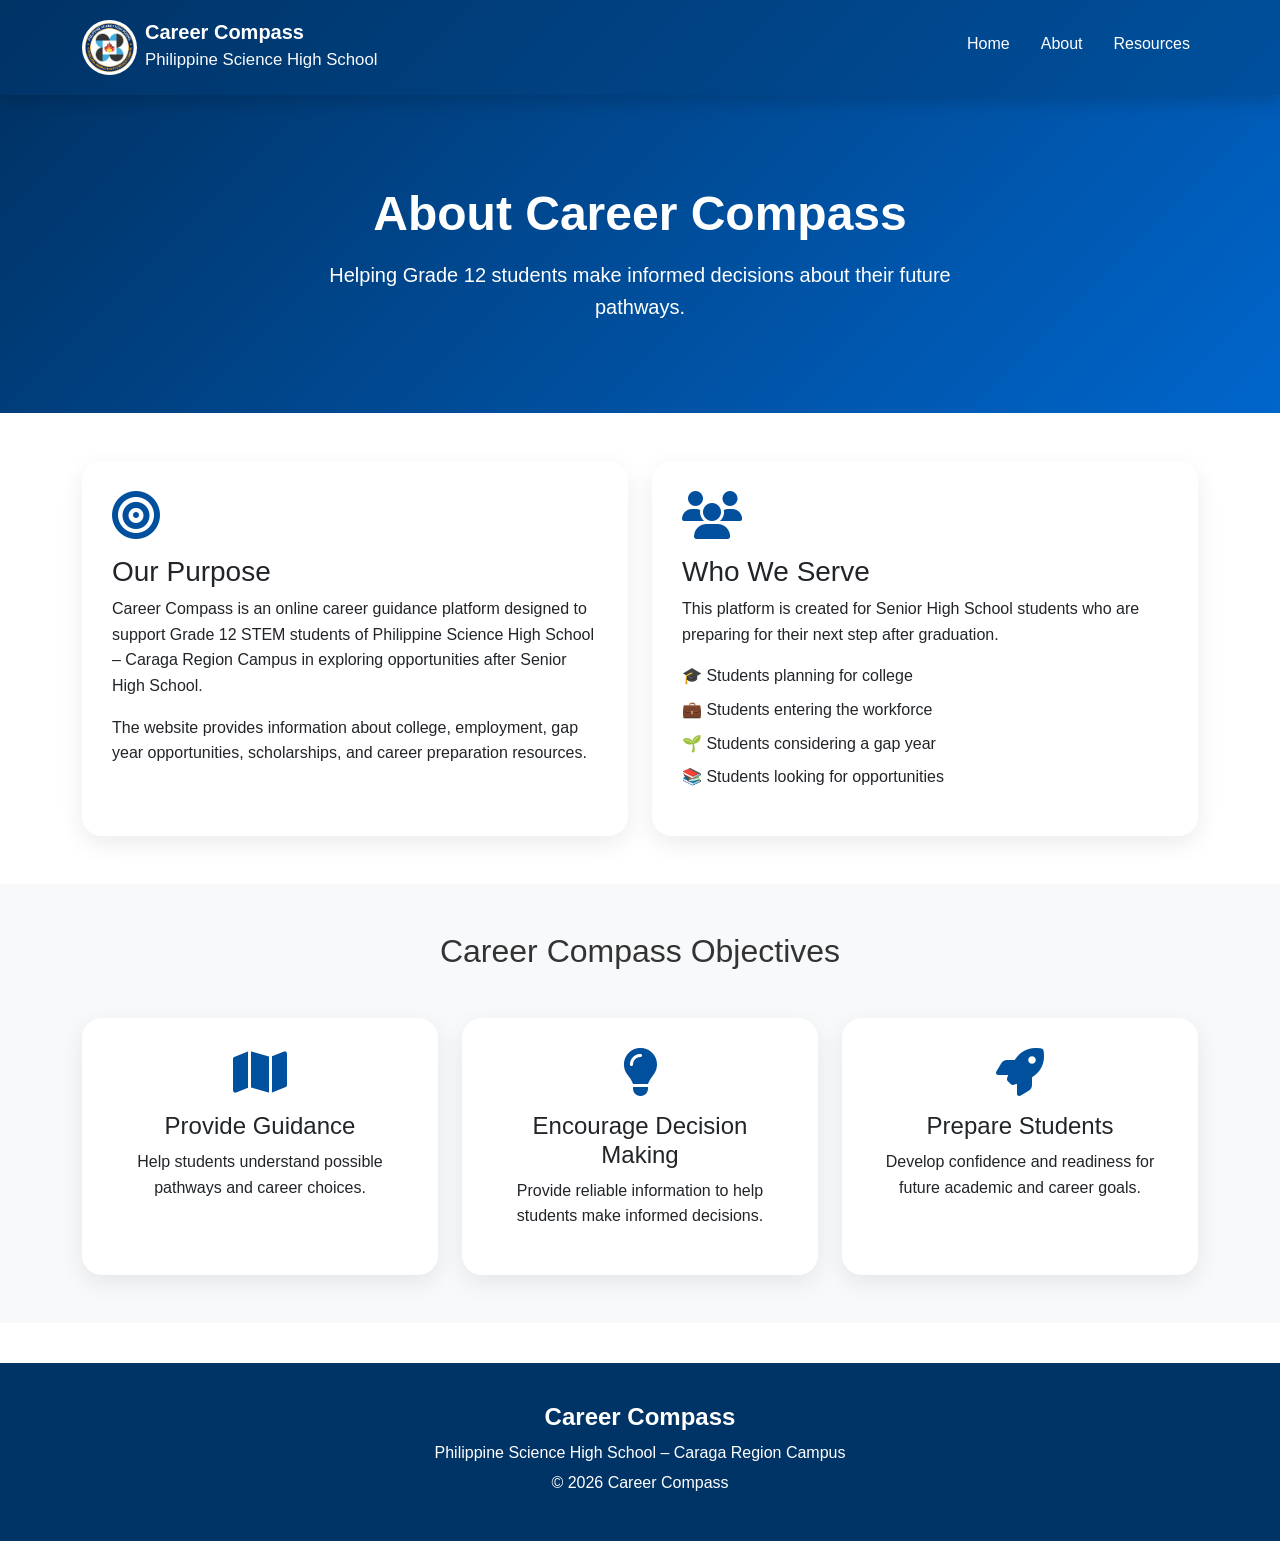
==== about.html @ a7d8f34f "Add files via upload" ====
<!DOCTYPE html>
<html lang="en">

<head>

<meta charset="UTF-8">
<meta name="viewport" content="width=device-width, initial-scale=1.0">

<title>About | Career Compass</title>

<link href="https://cdn.jsdelivr.net/npm/bootstrap@5.3.3/dist/css/bootstrap.min.css" rel="stylesheet">

<link rel="stylesheet"
href="https://cdnjs.cloudflare.com/ajax/libs/font-awesome/6.5.2/css/all.min.css">

<link rel="stylesheet" href="style.css">

</head>


<body>


<!-- NAVBAR -->

<nav class="navbar navbar-expand-lg navbar-dark shadow">

<div class="container">


<a class="navbar-brand d-flex align-items-center" href="index.html">

<img src="images/pisaylogo.jpg"
class="logo"
alt="Pisay Logo">


<div class="ms-2">

<h5 class="mb-0 text-white fw-bold">
Career Compass
</h5>

<small class="text-light">
Philippine Science High School
</small>

</div>

</a>



<button class="navbar-toggler"
data-bs-toggle="collapse"
data-bs-target="#menu">

<span class="navbar-toggler-icon"></span>

</button>



<div class="collapse navbar-collapse" id="menu">


<ul class="navbar-nav ms-auto">


<li class="nav-item">

<a class="nav-link" href="index.html">
Home
</a>

</li>


<li class="nav-item">

<a class="nav-link active" href="about.html">
About
</a>

</li>


<li class="nav-item">

<a class="nav-link" href="resources.html">
Resources
</a>

</li>


</ul>


</div>


</div>

</nav>







<!-- HERO -->

<section class="hero">

<div class="container text-center">


<h1>
About Career Compass
</h1>


<p class="lead mt-3">

Helping Grade 12 students make informed decisions about their future pathways.

</p>


</div>

</section>









<!-- ABOUT CONTENT -->


<section class="py-5">


<div class="container">


<div class="row g-4">





<div class="col-md-6">


<div class="card career-card h-100">


<div class="card-body">


<i class="fa-solid fa-bullseye fa-3x icon mb-3"></i>


<h3>
Our Purpose
</h3>


<p>

Career Compass is an online career guidance platform designed to support Grade 12 STEM students of Philippine Science High School – Caraga Region Campus in exploring opportunities after Senior High School.

</p>


<p>

The website provides information about college, employment, gap year opportunities, scholarships, and career preparation resources.

</p>


</div>


</div>


</div>







<div class="col-md-6">


<div class="card career-card h-100">


<div class="card-body">


<i class="fa-solid fa-users fa-3x icon mb-3"></i>


<h3>
Who We Serve
</h3>


<p>

This platform is created for Senior High School students who are preparing for their next step after graduation.

</p>


<ul class="list-unstyled">

<li>🎓 Students planning for college</li>

<li>💼 Students entering the workforce</li>

<li>🌱 Students considering a gap year</li>

<li>📚 Students looking for opportunities</li>

</ul>


</div>


</div>


</div>






</div>


</div>


</section>









<!-- OBJECTIVES -->


<section class="py-5 bg-light">


<div class="container text-center">


<h2>
Career Compass Objectives
</h2>


<div class="row g-4 mt-4">



<div class="col-md-4">


<div class="card career-card h-100">


<div class="card-body">


<i class="fa-solid fa-map fa-3x icon mb-3"></i>


<h4>
Provide Guidance
</h4>


<p>

Help students understand possible pathways and career choices.

</p>


</div>


</div>


</div>







<div class="col-md-4">


<div class="card career-card h-100">


<div class="card-body">


<i class="fa-solid fa-lightbulb fa-3x icon mb-3"></i>


<h4>
Encourage Decision Making
</h4>


<p>

Provide reliable information to help students make informed decisions.

</p>


</div>


</div>


</div>







<div class="col-md-4">


<div class="card career-card h-100">


<div class="card-body">


<i class="fa-solid fa-rocket fa-3x icon mb-3"></i>


<h4>
Prepare Students
</h4>


<p>

Develop confidence and readiness for future academic and career goals.

</p>


</div>


</div>


</div>




</div>


</div>


</section>








<!-- FOOTER -->


<footer>


<div class="container text-center">


<h4>
Career Compass
</h4>


<p>
Philippine Science High School – Caraga Region Campus
</p>


<p>
© 2026 Career Compass
</p>


</div>


</footer>






<script src="https://cdn.jsdelivr.net/npm/bootstrap@5.3.3/dist/js/bootstrap.bundle.min.js"></script>


<script src="script.js"></script>


</body>

</html>
---- style.css ----
/* ================= GENERAL ================= */


*{

    box-sizing:border-box;
    
    }
    
    
    body{
    
    font-family:'Segoe UI', Arial, sans-serif;
    
    background:#ffffff;
    
    color:#333;
    
    line-height:1.6;
    
    }
    
    
    
    /* ================= NAVBAR ================= */
    
    
    .navbar{
    
    background:linear-gradient(
    135deg,
    #003366,
    #00509e
    );
    
    padding:15px 0;
    
    }
    
    
    
    .logo{
    
    width:55px;
    
    height:55px;
    
    object-fit:cover;
    
    border-radius:50%;
    
    }
    
    
    
    .navbar-brand{
    
    font-size:1.2rem;
    
    }
    
    
    
    .nav-link{
    
    color:white !important;
    
    margin-left:15px;
    
    font-weight:500;
    
    }
    
    
    
    .nav-link:hover{
    
    color:#ffc107 !important;
    
    }
    
    
    
    
    
    
    
    /* ================= HERO ================= */
    
    
    .hero{
    
    background:linear-gradient(
    135deg,
    #003366,
    #0066cc
    );
    
    color:white;
    
    padding:90px 0;
    
    }
    
    
    
    .hero h1{
    
    font-size:3rem;
    
    font-weight:700;
    
    }
    
    
    
    .hero p{
    
    max-width:700px;
    
    margin:auto;
    
    }
    
    
    
    
    
    
    /* ================= TITLES ================= */
    
    
    .section-title{
    
    font-weight:700;
    
    color:#003366;
    
    }
    
    
    
    
    
    /* ================= CARDS ================= */
    
    
    .career-card{
    
    border:none;
    
    border-radius:20px;
    
    box-shadow:0 8px 25px rgba(0,0,0,0.08);
    
    transition:0.3s ease;
    
    overflow:hidden;
    
    }
    
    
    
    .career-card:hover{
    
    transform:translateY(-10px);
    
    box-shadow:0 15px 35px rgba(0,0,0,0.15);
    
    }
    
    
    
    
    
    .card-body{
    
    padding:30px;
    
    }
    
    
    
    
    
    .icon{
    
    color:#00509e;
    
    }
    
    
    
    
    
    /* ================= BUTTONS ================= */
    
    
    .btn-warning{
    
    background:#ffc107;
    
    border:none;
    
    color:#212529;
    
    font-weight:600;
    
    padding:10px 25px;
    
    border-radius:30px;
    
    }
    
    
    
    .btn-warning:hover{
    
    background:#e0a800;
    
    }
    
    
    
    
    
    
    
    /* ================= ASSESSMENT ================= */
    
    
    .answer{
    
    padding:15px;
    
    font-size:1.1rem;
    
    border-radius:15px;
    
    }
    
    
    
    .answer:hover{
    
    background:#00509e;
    
    color:white;
    
    }
    
    
    
    
    
    
    
    .progress{
    
    height:25px;
    
    border-radius:20px;
    
    }
    
    
    
    .progress-bar{
    
    font-weight:bold;
    
    }
    
    
    
    
    
    
    
    /* ================= FOOTER ================= */
    
    
    footer{
    
    background:#003366;
    
    color:white;
    
    padding:40px 0;
    
    margin-top:40px;
    
    }
    
    
    
    footer h4{
    
    font-weight:700;
    
    }
    
    
    
    
    
    footer p{
    
    margin-bottom:5px;
    
    }
    
    
    
    
    
    
    
    
    /* ================= LIST STYLE ================= */
    
    
    ul li{
    
    margin-bottom:8px;
    
    }
    
    
    
    
    
    
    
    
    /* ================= CARD ANIMATION ================= */
    
    
    .career-card{
    
    opacity:0;
    
    transform:translateY(30px);
    
    }
    
    
    
    .career-card.show{
    
    opacity:1;
    
    transform:translateY(0);
    
    transition:0.6s ease;
    
    }
    
    
    
    
    
    
    
    
    /* ================= MOBILE ================= */
    
    
    @media(max-width:768px){
    
    
    
    .hero{
    
    padding:60px 0;
    
    }
    
    
    
    .hero h1{
    
    font-size:2rem;
    
    }
    
    
    
    .navbar-nav{
    
    text-align:center;
    
    }
    
    
    
    .nav-link{
    
    margin-left:0;
    
    padding:10px;
    
    }
    
    
    
    .career-card{
    
    margin-bottom:20px;
    
    }
    
    
    
    }
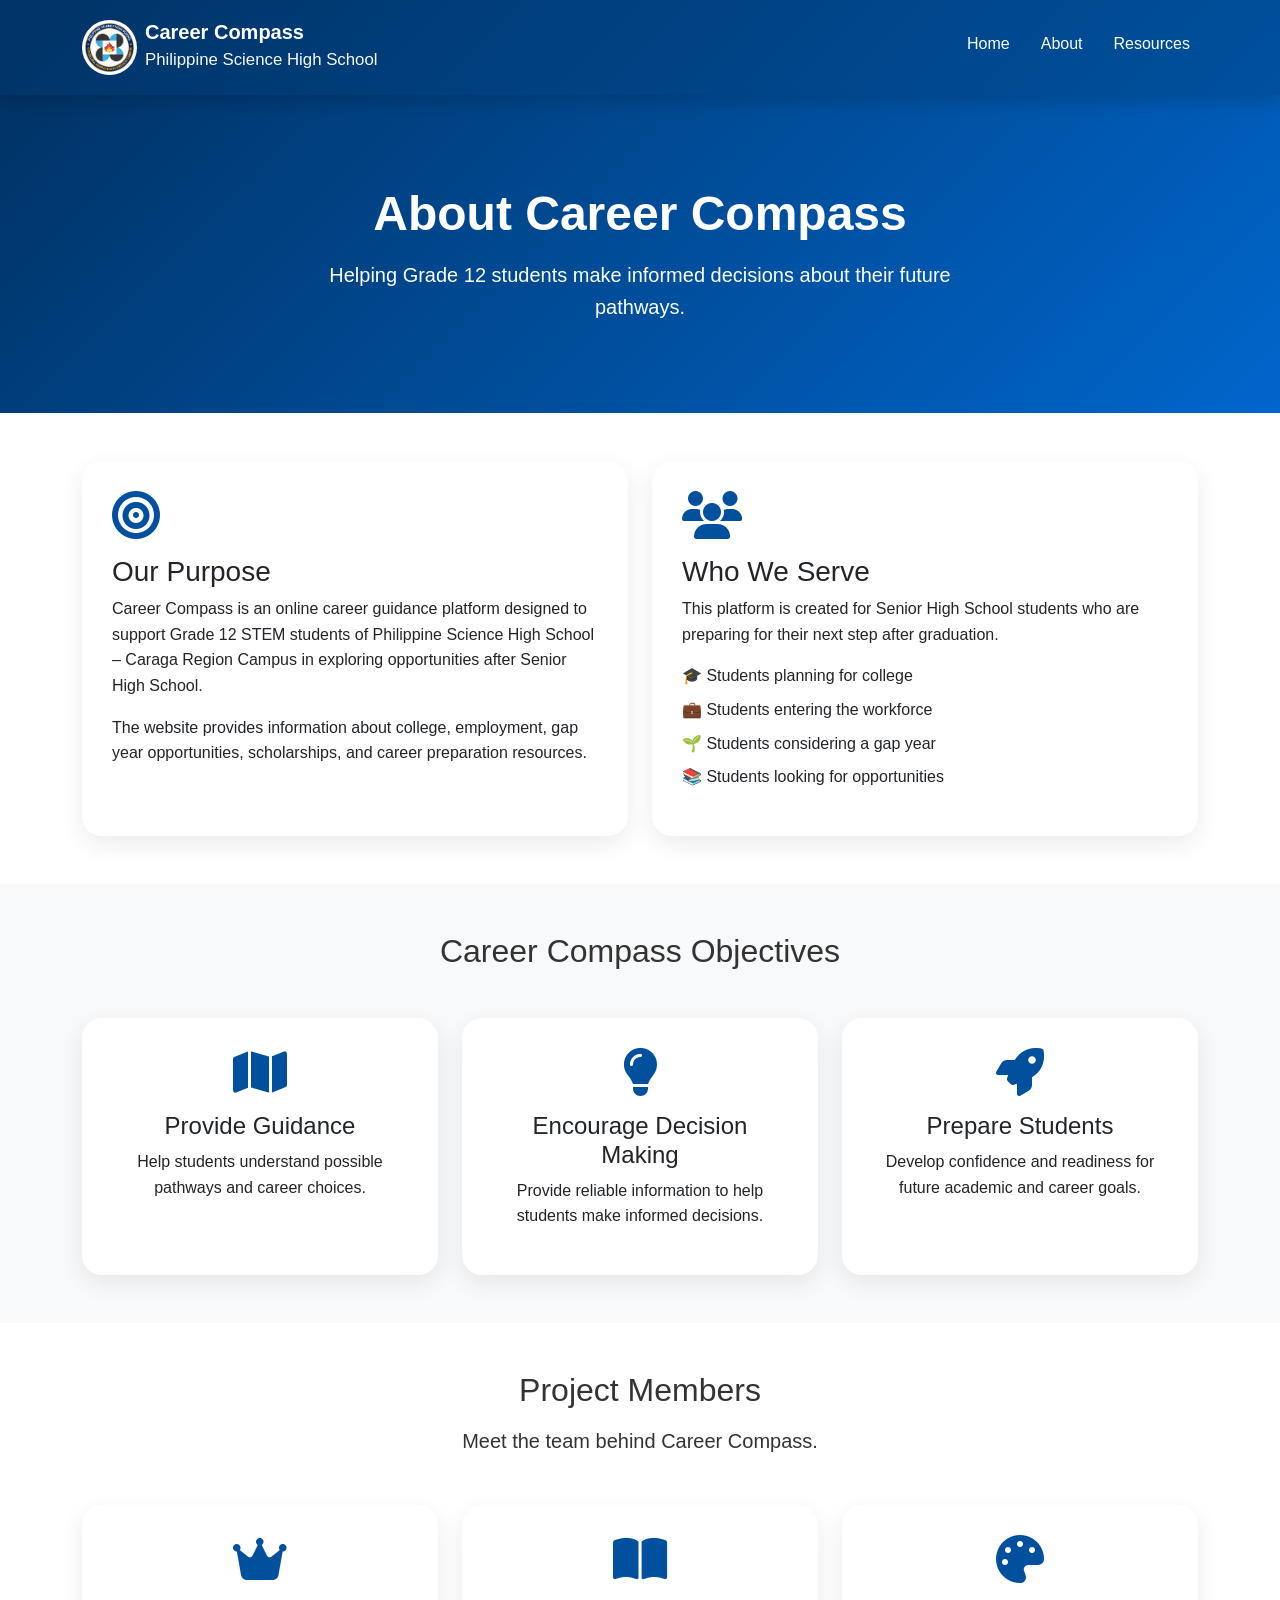
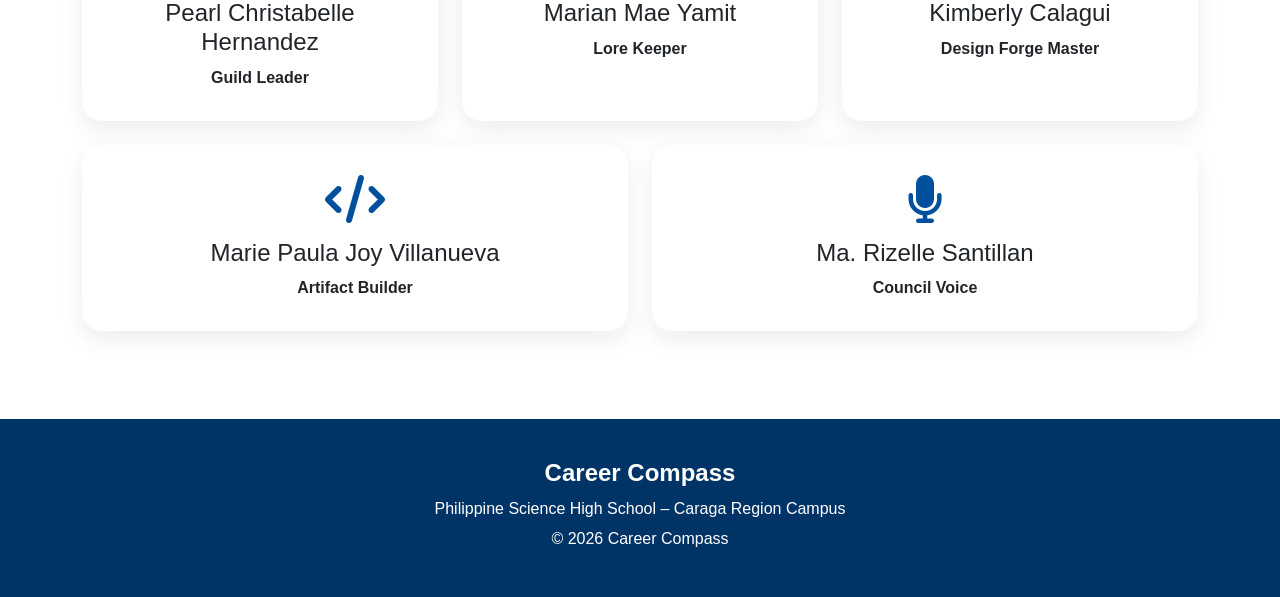
==== commit ddca4802: "Update about.html members" ====
--- a/about.html
+++ b/about.html
@@ -21,7 +21,9 @@
 <body>
 
 
-<!-- NAVBAR -->
+<!-- =========================
+     NAVBAR
+========================= -->
 
 <nav class="navbar navbar-expand-lg navbar-dark shadow">
 
@@ -110,7 +112,9 @@
 
 
 
-<!-- HERO -->
+<!-- =========================
+     HERO
+========================= -->
 
 <section class="hero">
 
@@ -141,8 +145,9 @@
 
 
 
-<!-- ABOUT CONTENT -->
-
+<!-- =========================
+     ABOUT CONTENT
+========================= -->
 
 <section class="py-5">
 
@@ -155,6 +160,8 @@
 
 
 
+
+<!-- OUR PURPOSE -->
 
 <div class="col-md-6">
 
@@ -201,6 +208,8 @@
 
 
 
+<!-- WHO WE SERVE -->
+
 <div class="col-md-6">
 
 
@@ -227,13 +236,21 @@
 
 <ul class="list-unstyled">
 
-<li>🎓 Students planning for college</li>
-
-<li>💼 Students entering the workforce</li>
-
-<li>🌱 Students considering a gap year</li>
-
-<li>📚 Students looking for opportunities</li>
+<li class="mb-2">
+🎓 Students planning for college
+</li>
+
+<li class="mb-2">
+💼 Students entering the workforce
+</li>
+
+<li class="mb-2">
+🌱 Students considering a gap year
+</li>
+
+<li class="mb-2">
+📚 Students looking for opportunities
+</li>
 
 </ul>
 
@@ -267,8 +284,9 @@
 
 
 
-<!-- OBJECTIVES -->
-
+<!-- =========================
+     OBJECTIVES
+========================= -->
 
 <section class="py-5 bg-light">
 
@@ -285,6 +303,8 @@
 
 
 
+<!-- OBJECTIVE 1 -->
+
 <div class="col-md-4">
 
 
@@ -323,6 +343,8 @@
 
 
 
+<!-- OBJECTIVE 2 -->
+
 <div class="col-md-4">
 
 
@@ -361,6 +383,8 @@
 
 
 
+<!-- OBJECTIVE 3 -->
+
 <div class="col-md-4">
 
 
@@ -410,9 +434,235 @@
 
 
 
-
-<!-- FOOTER -->
-
+<!-- =========================
+     PROJECT MEMBERS
+========================= -->
+
+<section class="py-5">
+
+
+<div class="container text-center">
+
+
+<h2>
+Project Members
+</h2>
+
+
+<p class="lead mt-3">
+
+Meet the team behind Career Compass.
+
+</p>
+
+
+<div class="row g-4 mt-4">
+
+
+
+<!-- PEARL -->
+
+<div class="col-md-6 col-lg-4">
+
+
+<div class="card career-card h-100">
+
+
+<div class="card-body">
+
+
+<i class="fa-solid fa-crown fa-3x icon mb-3"></i>
+
+
+<h4>
+Pearl Christabelle Hernandez
+</h4>
+
+
+<p class="fw-bold mb-0">
+Guild Leader
+</p>
+
+
+</div>
+
+
+</div>
+
+
+</div>
+
+
+
+
+
+
+
+<!-- MARIAN -->
+
+<div class="col-md-6 col-lg-4">
+
+
+<div class="card career-card h-100">
+
+
+<div class="card-body">
+
+
+<i class="fa-solid fa-book-open fa-3x icon mb-3"></i>
+
+
+<h4>
+Marian Mae Yamit
+</h4>
+
+
+<p class="fw-bold mb-0">
+Lore Keeper
+</p>
+
+
+</div>
+
+
+</div>
+
+
+</div>
+
+
+
+
+
+
+
+<!-- KIMBERLY -->
+
+<div class="col-md-6 col-lg-4">
+
+
+<div class="card career-card h-100">
+
+
+<div class="card-body">
+
+
+<i class="fa-solid fa-palette fa-3x icon mb-3"></i>
+
+
+<h4>
+Kimberly Calagui
+</h4>
+
+
+<p class="fw-bold mb-0">
+Design Forge Master
+</p>
+
+
+</div>
+
+
+</div>
+
+
+</div>
+
+
+
+
+
+
+
+<!-- MARIE PAULA -->
+
+<div class="col-md-6 col-lg-6">
+
+
+<div class="card career-card h-100">
+
+
+<div class="card-body">
+
+
+<i class="fa-solid fa-code fa-3x icon mb-3"></i>
+
+
+<h4>
+Marie Paula Joy Villanueva
+</h4>
+
+
+<p class="fw-bold mb-0">
+Artifact Builder
+</p>
+
+
+</div>
+
+
+</div>
+
+
+</div>
+
+
+
+
+
+
+
+<!-- RIZELLE -->
+
+<div class="col-md-6 col-lg-6">
+
+
+<div class="card career-card h-100">
+
+
+<div class="card-body">
+
+
+<i class="fa-solid fa-microphone fa-3x icon mb-3"></i>
+
+
+<h4>
+Ma. Rizelle Santillan
+</h4>
+
+
+<p class="fw-bold mb-0">
+Council Voice
+</p>
+
+
+</div>
+
+
+</div>
+
+
+</div>
+
+
+</div>
+
+
+</div>
+
+
+</section>
+
+
+
+
+
+
+
+
+<!-- =========================
+     FOOTER
+========================= -->
 
 <footer>
 
@@ -453,4 +703,4 @@
 
 </body>
 
-</html>+</html>
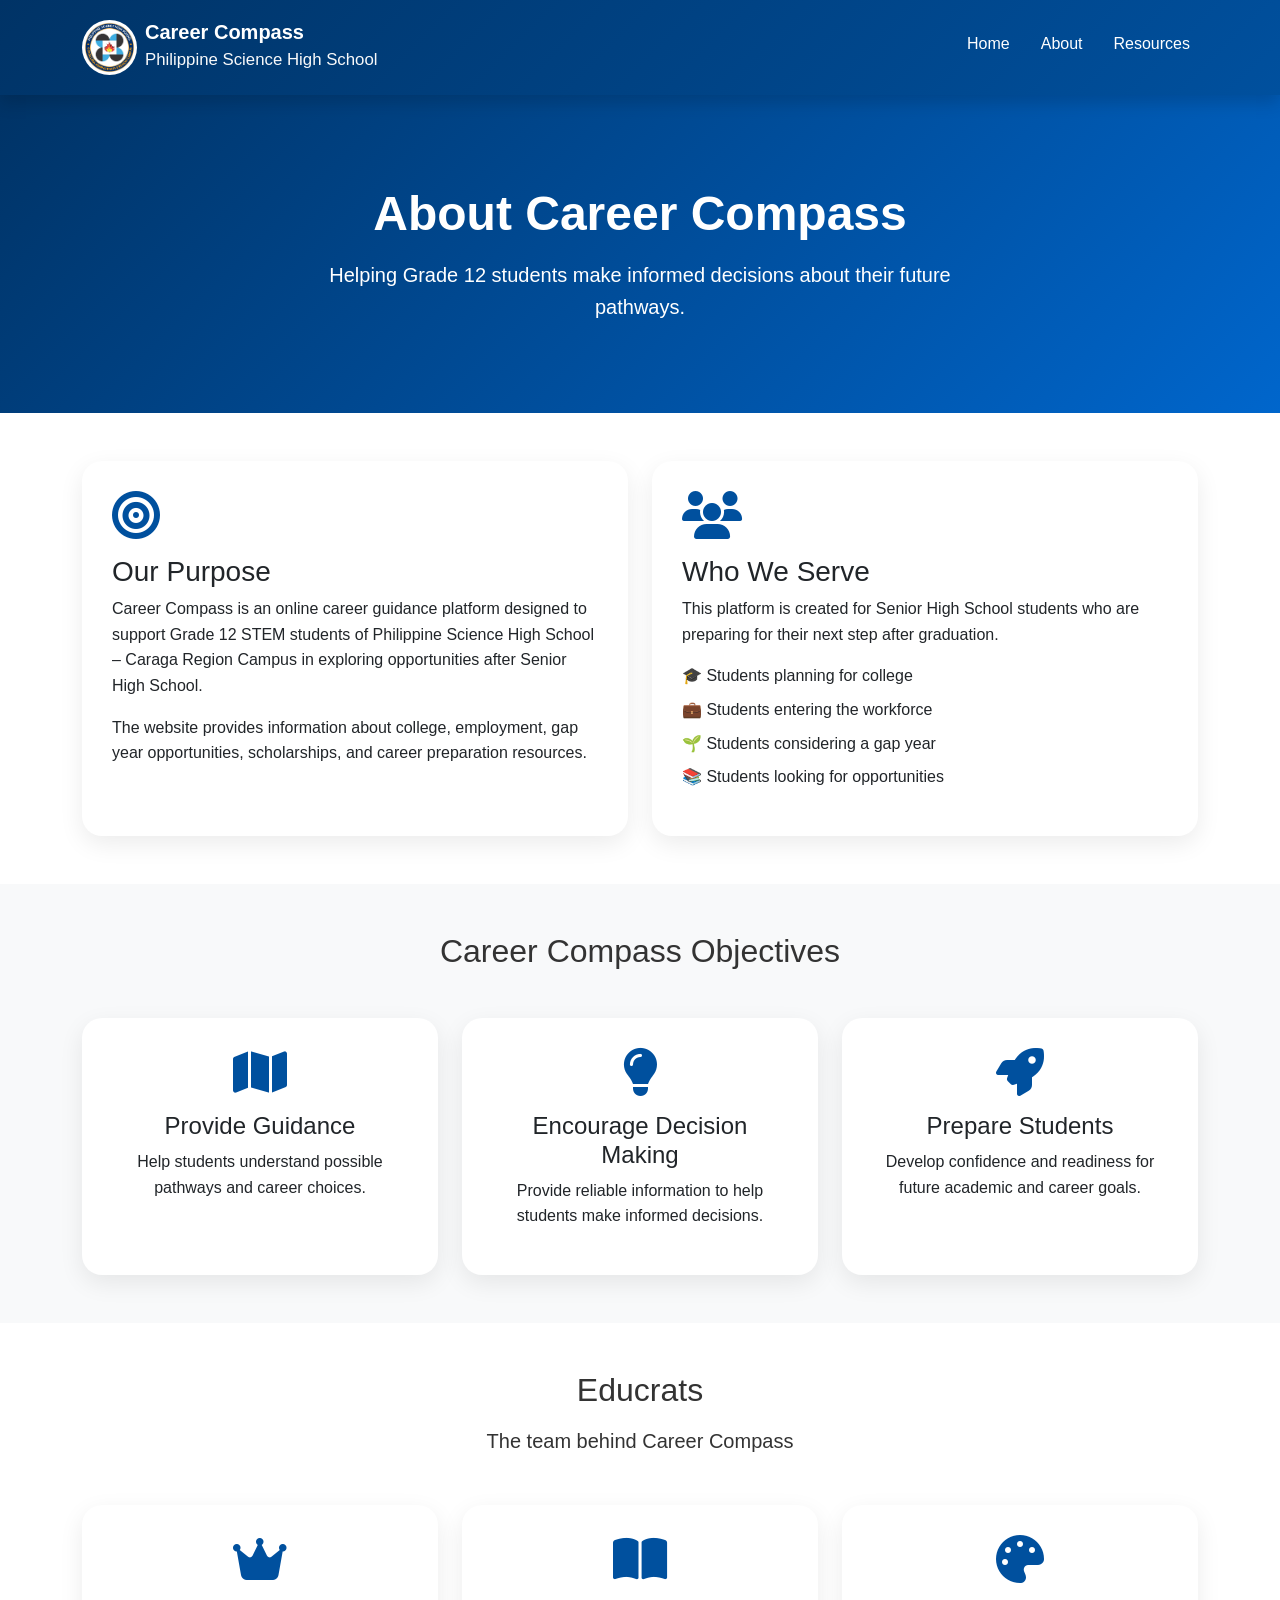
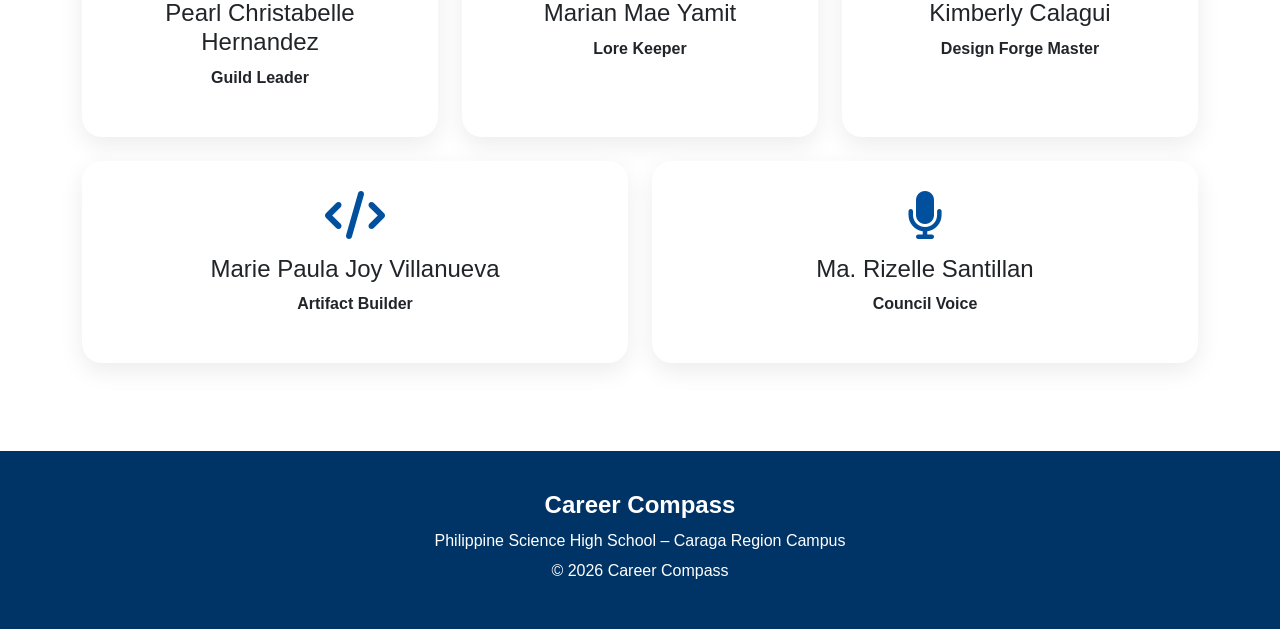
==== commit dceae5d6: "Update about.html" ====
--- a/about.html
+++ b/about.html
@@ -15,20 +15,22 @@
 
 <link rel="stylesheet" href="style.css">
 
+<style>
+
+.members-card {
+    opacity: 1 !important;
+    transform: none !important;
+}
+
+</style>
+
 </head>
 
-
 <body>
 
-
-<!-- =========================
-     NAVBAR
-========================= -->
-
 <nav class="navbar navbar-expand-lg navbar-dark shadow">
 
 <div class="container">
-
 
 <a class="navbar-brand d-flex align-items-center" href="index.html">
 
@@ -36,7 +38,6 @@
 class="logo"
 alt="Pisay Logo">
 
-
 <div class="ms-2">
 
 <h5 class="mb-0 text-white fw-bold">
@@ -51,8 +52,6 @@
 
 </a>
 
-
-
 <button class="navbar-toggler"
 data-bs-toggle="collapse"
 data-bs-target="#menu">
@@ -61,13 +60,9 @@
 
 </button>
 
-
-
 <div class="collapse navbar-collapse" id="menu">
 
-
 <ul class="navbar-nav ms-auto">
-
 
 <li class="nav-item">
 
@@ -77,7 +72,6 @@
 
 </li>
 
-
 <li class="nav-item">
 
 <a class="nav-link active" href="about.html">
@@ -86,7 +80,6 @@
 
 </li>
 
-
 <li class="nav-item">
 
 <a class="nav-link" href="resources.html">
@@ -95,612 +88,360 @@
 
 </li>
 
-
 </ul>
 
-
-</div>
-
+</div>
 
 </div>
 
 </nav>
 
-
-
-
-
-
-
-<!-- =========================
-     HERO
-========================= -->
-
 <section class="hero">
 
 <div class="container text-center">
-
 
 <h1>
 About Career Compass
 </h1>
 
-
 <p class="lead mt-3">
 
 Helping Grade 12 students make informed decisions about their future pathways.
 
 </p>
 
-
 </div>
 
 </section>
 
-
-
-
-
-
-
-
-
-<!-- =========================
-     ABOUT CONTENT
-========================= -->
-
 <section class="py-5">
 
-
 <div class="container">
 
-
 <div class="row g-4">
 
-
-
-
-
-<!-- OUR PURPOSE -->
-
 <div class="col-md-6">
 
-
 <div class="card career-card h-100">
 
-
-<div class="card-body">
-
+<div class="card-body">
 
 <i class="fa-solid fa-bullseye fa-3x icon mb-3"></i>
-
 
 <h3>
 Our Purpose
 </h3>
 
-
 <p>
 
 Career Compass is an online career guidance platform designed to support Grade 12 STEM students of Philippine Science High School – Caraga Region Campus in exploring opportunities after Senior High School.
 
 </p>
 
-
 <p>
 
 The website provides information about college, employment, gap year opportunities, scholarships, and career preparation resources.
 
 </p>
 
-
-</div>
-
-
-</div>
-
-
-</div>
-
-
-
-
-
-
-
-<!-- WHO WE SERVE -->
+</div>
+
+</div>
+
+</div>
 
 <div class="col-md-6">
 
-
 <div class="card career-card h-100">
 
-
-<div class="card-body">
-
+<div class="card-body">
 
 <i class="fa-solid fa-users fa-3x icon mb-3"></i>
-
 
 <h3>
 Who We Serve
 </h3>
 
-
 <p>
 
 This platform is created for Senior High School students who are preparing for their next step after graduation.
 
 </p>
 
-
 <ul class="list-unstyled">
 
-<li class="mb-2">
+<li>
 🎓 Students planning for college
 </li>
 
-<li class="mb-2">
+<li>
 💼 Students entering the workforce
 </li>
 
-<li class="mb-2">
+<li>
 🌱 Students considering a gap year
 </li>
 
-<li class="mb-2">
+<li>
 📚 Students looking for opportunities
 </li>
 
 </ul>
 
-
-</div>
-
-
-</div>
-
-
-</div>
-
-
-
-
-
-
-</div>
-
-
-</div>
-
+</div>
+
+</div>
+
+</div>
+
+</div>
+
+</div>
 
 </section>
 
-
-
-
-
-
-
-
-
-<!-- =========================
-     OBJECTIVES
-========================= -->
-
 <section class="py-5 bg-light">
 
-
 <div class="container text-center">
-
 
 <h2>
 Career Compass Objectives
 </h2>
 
-
 <div class="row g-4 mt-4">
 
-
-
-<!-- OBJECTIVE 1 -->
-
 <div class="col-md-4">
 
-
 <div class="card career-card h-100">
 
-
-<div class="card-body">
-
+<div class="card-body">
 
 <i class="fa-solid fa-map fa-3x icon mb-3"></i>
 
-
 <h4>
 Provide Guidance
 </h4>
 
-
 <p>
 
 Help students understand possible pathways and career choices.
 
 </p>
 
-
-</div>
-
-
-</div>
-
-
-</div>
-
-
-
-
-
-
-
-<!-- OBJECTIVE 2 -->
+</div>
+
+</div>
+
+</div>
 
 <div class="col-md-4">
 
-
 <div class="card career-card h-100">
 
-
-<div class="card-body">
-
+<div class="card-body">
 
 <i class="fa-solid fa-lightbulb fa-3x icon mb-3"></i>
 
-
 <h4>
 Encourage Decision Making
 </h4>
 
-
 <p>
 
 Provide reliable information to help students make informed decisions.
 
 </p>
 
-
-</div>
-
-
-</div>
-
-
-</div>
-
-
-
-
-
-
-
-<!-- OBJECTIVE 3 -->
+</div>
+
+</div>
+
+</div>
 
 <div class="col-md-4">
 
-
 <div class="card career-card h-100">
 
-
-<div class="card-body">
-
+<div class="card-body">
 
 <i class="fa-solid fa-rocket fa-3x icon mb-3"></i>
 
-
 <h4>
 Prepare Students
 </h4>
 
-
 <p>
 
 Develop confidence and readiness for future academic and career goals.
 
 </p>
 
-
-</div>
-
-
-</div>
-
-
-</div>
-
-
-
-
-</div>
-
-
-</div>
-
+</div>
+
+</div>
+
+</div>
+
+</div>
+
+</div>
 
 </section>
 
-
-
-
-
-
-
-<!-- =========================
-     PROJECT MEMBERS
-========================= -->
-
 <section class="py-5">
 
-
 <div class="container text-center">
 
-
 <h2>
-Project Members
+Educrats
 </h2>
 
-
 <p class="lead mt-3">
-
-Meet the team behind Career Compass.
-
-</p>
-
+The team behind Career Compass
+</p>
 
 <div class="row g-4 mt-4">
 
-
-
-<!-- PEARL -->
-
 <div class="col-md-6 col-lg-4">
 
-
-<div class="card career-card h-100">
-
-
-<div class="card-body">
-
+<div class="card career-card members-card h-100">
+
+<div class="card-body">
 
 <i class="fa-solid fa-crown fa-3x icon mb-3"></i>
 
-
 <h4>
 Pearl Christabelle Hernandez
 </h4>
 
-
-<p class="fw-bold mb-0">
+<p class="fw-bold">
 Guild Leader
 </p>
 
-
-</div>
-
-
-</div>
-
-
-</div>
-
-
-
-
-
-
-
-<!-- MARIAN -->
+</div>
+
+</div>
+
+</div>
 
 <div class="col-md-6 col-lg-4">
 
-
-<div class="card career-card h-100">
-
-
-<div class="card-body">
-
+<div class="card career-card members-card h-100">
+
+<div class="card-body">
 
 <i class="fa-solid fa-book-open fa-3x icon mb-3"></i>
 
-
 <h4>
 Marian Mae Yamit
 </h4>
 
-
-<p class="fw-bold mb-0">
+<p class="fw-bold">
 Lore Keeper
 </p>
 
-
-</div>
-
-
-</div>
-
-
-</div>
-
-
-
-
-
-
-
-<!-- KIMBERLY -->
+</div>
+
+</div>
+
+</div>
 
 <div class="col-md-6 col-lg-4">
 
-
-<div class="card career-card h-100">
-
-
-<div class="card-body">
-
+<div class="card career-card members-card h-100">
+
+<div class="card-body">
 
 <i class="fa-solid fa-palette fa-3x icon mb-3"></i>
 
-
 <h4>
 Kimberly Calagui
 </h4>
 
-
-<p class="fw-bold mb-0">
+<p class="fw-bold">
 Design Forge Master
 </p>
 
-
-</div>
-
-
-</div>
-
-
-</div>
-
-
-
-
-
-
-
-<!-- MARIE PAULA -->
+</div>
+
+</div>
+
+</div>
 
 <div class="col-md-6 col-lg-6">
 
-
-<div class="card career-card h-100">
-
-
-<div class="card-body">
-
+<div class="card career-card members-card h-100">
+
+<div class="card-body">
 
 <i class="fa-solid fa-code fa-3x icon mb-3"></i>
 
-
 <h4>
 Marie Paula Joy Villanueva
 </h4>
 
-
-<p class="fw-bold mb-0">
+<p class="fw-bold">
 Artifact Builder
 </p>
 
-
-</div>
-
-
-</div>
-
-
-</div>
-
-
-
-
-
-
-
-<!-- RIZELLE -->
+</div>
+
+</div>
+
+</div>
 
 <div class="col-md-6 col-lg-6">
 
-
-<div class="card career-card h-100">
-
-
-<div class="card-body">
-
+<div class="card career-card members-card h-100">
+
+<div class="card-body">
 
 <i class="fa-solid fa-microphone fa-3x icon mb-3"></i>
 
-
 <h4>
 Ma. Rizelle Santillan
 </h4>
 
-
-<p class="fw-bold mb-0">
+<p class="fw-bold">
 Council Voice
 </p>
 
-
-</div>
-
-
-</div>
-
-
-</div>
-
-
-</div>
-
-
-</div>
-
+</div>
+
+</div>
+
+</div>
+
+</div>
+
+</div>
 
 </section>
 
-
-
-
-
-
-
-
-<!-- =========================
-     FOOTER
-========================= -->
-
 <footer>
 
-
 <div class="container text-center">
 
-
 <h4>
 Career Compass
 </h4>
 
-
 <p>
 Philippine Science High School – Caraga Region Campus
 </p>
 
-
 <p>
 © 2026 Career Compass
 </p>
 
-
-</div>
-
+</div>
 
 </footer>
 
-
-
-
-
-
 <script src="https://cdn.jsdelivr.net/npm/bootstrap@5.3.3/dist/js/bootstrap.bundle.min.js"></script>
 
-
 <script src="script.js"></script>
 
-
 </body>
 
 </html>
--- a/style.css
+++ b/style.css
@@ -1,6 +1,3 @@
-/* ================= GENERAL ================= */
-
-
 *{
 
     box-sizing:border-box;
@@ -412,4 +409,9 @@
     
     
     
-    }+    }
+
+.members-card {
+    opacity: 1 !important;
+    transform: none !important;
+}
